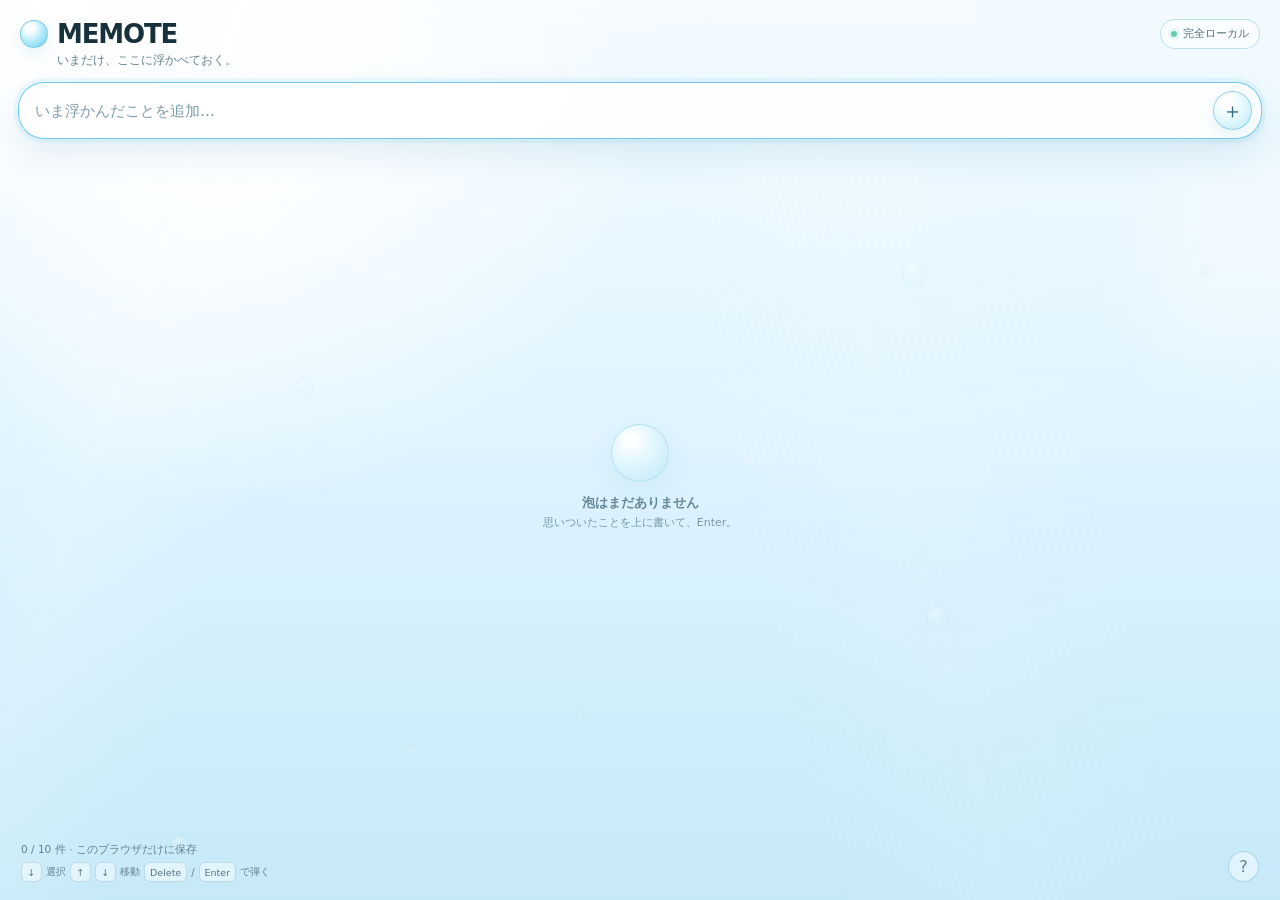
==== MEMOTE.html @ ff557bd7 "Rename app to MEMOTE" ====
<!doctype html>
<html lang="ja">
<head>
<meta charset="utf-8">
<meta name="viewport" content="width=device-width,initial-scale=1">
<meta name="color-scheme" content="light">
<meta name="theme-color" content="#dff5ff">
<meta http-equiv="Content-Security-Policy" content="default-src 'none'; style-src 'unsafe-inline'; script-src 'unsafe-inline'; img-src data:; connect-src 'none'; font-src 'none'; media-src 'none'; object-src 'none'; frame-src 'none'; base-uri 'none'; form-action 'none'">
<title>MEMOTE — いまだけ浮かべるメモ</title>
<style>
:root{font-family:"Segoe UI","Yu Gothic UI",system-ui,sans-serif;color:#17313d;background:#dff5ff;--ink:#17313d;--muted:#64818d}
*{box-sizing:border-box}html,body{width:100%;height:100%;margin:0}body{overflow:hidden}button,input{font:inherit}
.app{position:relative;isolation:isolate;width:100%;height:100%;min-width:320px;display:grid;grid-template-rows:auto auto 1fr auto;padding:18px;background:radial-gradient(circle at 17% 7%,rgba(255,255,255,.84) 0 10%,transparent 33%),linear-gradient(180deg,#f4fbff 0%,#dff4ff 48%,#c6e9f8 100%);overflow:hidden}
.app:before{content:"";position:absolute;inset:0;z-index:-4;pointer-events:none;opacity:.32;background-image:linear-gradient(108deg,transparent 12%,rgba(255,255,255,.55) 19%,transparent 28%),linear-gradient(76deg,transparent 55%,rgba(255,255,255,.3) 65%,transparent 77%);filter:blur(12px);transform:scale(1.12)}
.light{position:absolute;border-radius:50%;pointer-events:none;filter:blur(42px);z-index:-3}.l1{width:260px;height:260px;left:-90px;top:-95px;background:rgba(255,255,255,.53)}.l2{width:210px;height:210px;right:-72px;top:18%;background:rgba(255,255,255,.35)}
.top,.capture,.stage,.foot{position:relative;z-index:2}.top{display:flex;justify-content:space-between;align-items:flex-start;gap:14px;padding:1px 2px 13px}.brandline{display:flex;align-items:center;gap:9px}.brand h1{margin:0;font-size:26px;letter-spacing:-.045em;font-weight:680}.brand p{margin:3px 0 0 37px;color:var(--muted);font-size:12px}.mark{width:28px;height:28px;border-radius:50%;position:relative;background:radial-gradient(circle at 34% 28%,#fff 0 14%,#dff8ff 33%,#9fe6fb 73%,#77cde7 100%);border:1px solid rgba(88,180,216,.58);box-shadow:inset -4px -5px 10px rgba(55,164,205,.12),0 6px 16px rgba(68,160,196,.12)}.mark:after{content:"";position:absolute;width:8px;height:5px;border-radius:50%;left:6px;top:5px;background:rgba(255,255,255,.92);transform:rotate(-26deg)}
.badge{border:1px solid rgba(105,185,215,.43);background:rgba(255,255,255,.5);color:#52717e;border-radius:999px;font-size:10.5px;min-height:30px;display:inline-flex;align-items:center;gap:6px;padding:6px 10px;backdrop-filter:blur(8px)}.dot{width:6px;height:6px;border-radius:50%;background:#62cba8;box-shadow:0 0 0 3px rgba(98,203,168,.13)}
.capture{margin-bottom:12px}.capture form{display:grid;grid-template-columns:1fr auto;align-items:center;gap:8px;padding:8px 9px 8px 16px;border-radius:26px;border:1px solid rgba(112,191,220,.5);background:rgba(255,255,255,.67);box-shadow:0 12px 32px rgba(63,145,179,.12),inset 0 1px 0 rgba(255,255,255,.82);backdrop-filter:blur(12px);transition:.18s}.capture form:focus-within{background:rgba(255,255,255,.84);border-color:rgba(73,190,233,.8);box-shadow:0 0 0 4px rgba(74,191,233,.09),0 14px 34px rgba(63,145,179,.14),inset 0 1px 0 #fff}.capture input{width:100%;min-width:0;border:0;outline:0;background:transparent;color:var(--ink);font-size:15px;padding:6px 0}.capture input::placeholder{color:#7d9ca8}
.add{width:39px;height:39px;border-radius:50%;border:1px solid rgba(87,183,221,.55);color:#356d83;cursor:pointer;background:radial-gradient(circle at 34% 27%,#fff 0 15%,#e8faff 42%,#bfeaf7 100%);box-shadow:0 6px 15px rgba(67,155,189,.13),inset 0 1px 0 rgba(255,255,255,.9);display:grid;place-items:center;font-size:21px;transition:.14s}.add:hover{filter:brightness(1.03);transform:scale(1.04)}.add:active{transform:scale(.94)}
.stage{min-height:0;overflow:auto;scrollbar-width:thin;scrollbar-color:rgba(76,161,196,.28) transparent;padding:4px 4px 18px;mask-image:linear-gradient(to bottom,transparent 0,#000 12px,#000 calc(100% - 18px),transparent 100%)}.list{display:flex;flex-direction:column;gap:11px;padding-top:8px}.slot{width:var(--w,96%);margin-left:var(--ml,1%);animation:drift var(--dur,7s) ease-in-out var(--delay,0s) infinite alternate;transform-origin:center}.card{position:relative;width:100%;min-height:60px;display:grid;grid-template-columns:1fr auto;align-items:center;gap:11px;padding:13px 12px 13px 17px;border:1px solid rgba(107,188,219,.54);border-radius:31px 27px 32px 29px/28px 32px 29px 31px;background:radial-gradient(ellipse at 20% 8%,rgba(255,255,255,.94) 0 8%,rgba(255,255,255,.34) 25%,transparent 45%),linear-gradient(135deg,rgba(255,255,255,.86),rgba(225,246,254,.73));box-shadow:0 12px 28px rgba(54,145,181,.13),inset 0 1px 0 rgba(255,255,255,.9),inset -5px -7px 18px rgba(75,171,207,.05);backdrop-filter:blur(9px);transform-origin:center;overflow:hidden}.card:after{content:"";position:absolute;left:18px;top:8px;width:28%;height:13px;border-radius:999px;background:linear-gradient(180deg,rgba(255,255,255,.8),rgba(255,255,255,0));opacity:.7;pointer-events:none}.text{position:relative;z-index:1;margin:0;min-width:0;color:#203f4b;font-size:14.5px;font-weight:560;line-height:1.45;overflow-wrap:anywhere}.done{position:relative;z-index:2;width:38px;height:38px;border-radius:50%;border:1px solid rgba(89,180,216,.5);cursor:pointer;color:#3f7386;background:radial-gradient(circle at 34% 26%,#fff 0 15%,#eefbff 38%,#cceef8 100%);box-shadow:0 5px 13px rgba(61,150,185,.13),inset 0 1px 0 rgba(255,255,255,.9);display:grid;place-items:center;transition:.14s}.done:hover{transform:scale(1.05);border-color:rgba(55,173,217,.8)}.done:active{transform:scale(.92)}.done:focus-visible{outline:0;box-shadow:0 0 0 4px rgba(70,194,238,.16),0 0 20px rgba(70,194,238,.35)}.slot:focus-within .card{border-color:rgba(60,190,236,.9);box-shadow:0 0 0 3px rgba(73,197,241,.1),0 0 25px rgba(63,184,227,.26),inset 0 1px 0 #fff}.slot.born .card{animation:birth .62s cubic-bezier(.16,.84,.25,1.12) both}.slot.popping{animation-play-state:paused}.slot.popping .card{animation:pop .3s cubic-bezier(.4,0,.2,1) forwards;pointer-events:none}
.empty{min-height:100%;display:flex;flex-direction:column;align-items:center;justify-content:center;color:#7898a4;text-align:center;padding:28px 18px 46px}.empty[hidden]{display:none}.empty p{margin:12px 0 3px;font-size:13px;font-weight:650;color:#668896}.empty span{font-size:11px}.emptybubble{width:58px;height:58px;border-radius:50%;border:1px solid rgba(101,190,221,.35);background:radial-gradient(circle at 34% 28%,rgba(255,255,255,.96) 0 9%,rgba(238,251,255,.72) 31%,rgba(184,233,248,.4) 100%);box-shadow:inset -8px -10px 17px rgba(74,168,205,.06),0 12px 30px rgba(61,154,190,.08);animation:emptyfloat 4.8s ease-in-out infinite alternate}
.foot{display:grid;grid-template-columns:1fr auto;align-items:end;gap:12px;padding:9px 3px 0;color:var(--muted)}.status{margin:0 0 5px;font-size:10.5px}.hint{margin:0;font-size:10px;display:flex;align-items:center;gap:4px;flex-wrap:wrap}kbd{min-width:21px;height:20px;padding:1px 5px;border-radius:6px;border:1px solid rgba(89,155,181,.28);background:rgba(255,255,255,.48);display:inline-grid;place-items:center;font-family:inherit;font-size:9.5px;color:#577582}.help{width:31px;height:31px;border-radius:50%;border:1px solid rgba(96,176,207,.42);background:rgba(255,255,255,.46);color:#5d7f8c;cursor:pointer}.help:hover{background:rgba(255,255,255,.75)}
.ambient,.particles{position:absolute;inset:0;overflow:hidden;pointer-events:none}.ambient{z-index:-1}.particles{z-index:20}.ab,.particle{position:absolute;border-radius:50%;border:1px solid rgba(116,204,235,.38);background:radial-gradient(circle at 34% 27%,rgba(255,255,255,.94) 0 13%,rgba(230,249,255,.63) 35%,rgba(171,226,244,.25) 100%)}.ab{opacity:var(--o,.2);animation:ambient var(--ad,10s) ease-in-out var(--adelay,0s) infinite alternate}.particle{width:var(--s);height:var(--s);left:var(--x);top:var(--y);animation:fly var(--life) cubic-bezier(.12,.75,.25,1) forwards}
.dialog{width:min(430px,calc(100vw - 32px));border:1px solid rgba(99,184,216,.48);border-radius:28px;padding:0;color:var(--ink);background:rgba(245,252,255,.97);box-shadow:0 28px 90px rgba(32,103,131,.24);backdrop-filter:blur(18px)}.dialog::backdrop{background:rgba(42,95,115,.18);backdrop-filter:blur(3px)}.dialog form{position:relative;padding:28px 27px 24px}.dialog h2{margin:5px 0 10px;font-size:19px}.dialog p,.dialog li{color:#587681;font-size:12.5px;line-height:1.65}.dialog ol{margin:14px 0;padding-left:22px}.close{position:absolute;right:13px;top:12px;width:31px;height:31px;border-radius:50%;border:0;background:rgba(203,235,246,.55);color:#52727f;cursor:pointer;font-size:19px}.privacy{padding:10px 12px;border-radius:14px;background:rgba(210,241,249,.46)}code{font-family:Consolas,monospace;font-size:11px;background:rgba(207,238,247,.55);padding:2px 5px;border-radius:6px;overflow-wrap:anywhere}.toast{position:absolute;left:50%;bottom:64px;z-index:30;transform:translate(-50%,12px);opacity:0;pointer-events:none;padding:8px 12px;border-radius:999px;background:rgba(36,75,90,.83);color:#fff;font-size:11px;box-shadow:0 8px 22px rgba(25,75,95,.18);transition:.18s}.toast.show{opacity:1;transform:translate(-50%,0)}
@keyframes drift{from{transform:translate3d(calc(var(--dx,2px)*-1),2px,0) rotate(-.15deg)}to{transform:translate3d(var(--dx,2px),var(--dy,-6px),0) rotate(.15deg)}}@keyframes birth{0%{opacity:0;transform:translate3d(0,74px,0) scale(.36);filter:blur(2px)}58%{opacity:1;transform:translate3d(0,-7px,0) scale(1.055);filter:blur(0)}78%{transform:translate3d(0,2px,0) scale(.99)}100%{opacity:1;transform:none}}@keyframes pop{0%{opacity:1;transform:scale(1)}26%{transform:scale(.93)}55%{opacity:1;transform:scale(1.08)}100%{opacity:0;transform:scale(1.17);filter:blur(1.6px)}}@keyframes ambient{from{transform:translate3d(calc(var(--adrift,8px)*-.3),12px,0)}to{transform:translate3d(var(--adrift,8px),var(--arise,-80px),0)}}@keyframes fly{0%{opacity:.86;transform:translate3d(0,0,0) scale(.7)}60%{opacity:.55}100%{opacity:0;transform:translate3d(var(--pdx),var(--pdy),0) scale(1.08)}}@keyframes emptyfloat{from{transform:translateY(5px) scale(.98)}to{transform:translateY(-7px) scale(1.02)}}
@media(max-width:520px){.app{padding:15px}.brand p{margin-left:0}.badge{display:none}.slot{width:99%!important;margin-left:.5%!important}}@media(prefers-reduced-motion:reduce){*,*:before,*:after{animation-duration:.001ms!important;animation-iteration-count:1!important;transition-duration:.001ms!important}.slot{transform:none!important}}
</style>
</head>
<body>
<main class="app">
<div class="light l1"></div><div class="light l2"></div><div class="ambient" id="ambient"></div><div class="particles" id="particles"></div>
<header class="top"><div class="brand"><div class="brandline"><div class="mark"></div><h1>MEMOTE</h1></div><p>いまだけ、ここに浮かべておく。</p></div><div class="badge"><span class="dot"></span>完全ローカル</div></header>
<section class="capture"><form id="form" autocomplete="off"><input id="input" maxlength="240" placeholder="いま浮かんだことを追加…" spellcheck="false" autofocus><button class="add" aria-label="追加" title="Enterで追加">＋</button></form></section>
<section class="stage"><div class="empty" id="empty"><div class="emptybubble"></div><p>泡はまだありません</p><span>思いついたことを上に書いて、Enter。</span></div><div class="list" id="list" role="list"></div></section>
<footer class="foot"><div><p class="status" id="status"></p><p class="hint"><kbd>↓</kbd> 選択 <kbd>↑</kbd><kbd>↓</kbd> 移動 <kbd>Delete</kbd>/<kbd>Enter</kbd> で弾く</p></div><button class="help" id="help" title="使い方">?</button></footer>
<dialog class="dialog" id="dialog"><form method="dialog"><button class="close" value="close" aria-label="閉じる">×</button><h2>MEMOTEをChromeで使う</h2><p>MEMOTEはサーバー不要・通信なしのローカルHTMLアプリです。Chromeを <code>--app</code> モードでこのファイルに向けると、タブやアドレスバーのない専用ウィンドウになります。</p><ol><li>この <strong>MEMOTE.html</strong> を削除しない固定フォルダに置きます。</li><li>WindowsでChromeへのショートカットを作り、リンク先の末尾に <code>--app="file:///C:/.../MEMOTE.html"</code> を追加します。</li><li>そのショートカットのプロパティで「ショートカット キー」を設定すれば、任意のキーでMEMOTEを起動できます。</li></ol><p class="privacy">メモ内容はこのブラウザのローカルストレージだけに保存します。fetch / WebSocket / 外部API / GitHub通信は実装していません。</p></form></dialog>
<div class="toast" id="toast"></div>
</main>
<script>
(()=>{"use strict";
const MAX=10,KEY="MEMOTE.local.v1",LEGACY_KEY="memoNOW.local.v1";let memos=[],focusIndex=-1,toastTimer=0;
const q=s=>document.querySelector(s),form=q("#form"),input=q("#input"),list=q("#list"),empty=q("#empty"),status=q("#status"),particles=q("#particles"),toast=q("#toast"),dialog=q("#dialog");
function id(){return crypto&&crypto.randomUUID?crypto.randomUUID():Date.now().toString(36)+Math.random().toString(36).slice(2)}
function load(){try{const current=localStorage.getItem(KEY),legacy=current===null?localStorage.getItem(LEGACY_KEY):null,raw=current??legacy;const v=raw?JSON.parse(raw):[];memos=Array.isArray(v)?v.filter(x=>x&&typeof x.text==="string"&&x.text.trim()).slice(0,MAX):[];if(current===null&&legacy!==null)localStorage.setItem(KEY,JSON.stringify(memos))}catch{memos=[]}}
function save(){try{localStorage.setItem(KEY,JSON.stringify(memos))}catch{showToast("保存できませんでした")}}
function showToast(t){toast.textContent=t;toast.classList.add("show");clearTimeout(toastTimer);toastTimer=setTimeout(()=>toast.classList.remove("show"),1800)}
function styleFor(m,i){let h=0;for(const c of m.id)h=(h*31+c.charCodeAt(0))|0;h=Math.abs(h);return `--w:${94+(h%6)}%;--ml:${h%4}%;--dur:${5.8+(h%31)/10}s;--delay:-${(h%800)/1000}s;--dx:${1+(h%17)/10}px;--dy:-${4+(h%28)/10}px`}
function makeCard(m,i,born=false){const slot=document.createElement("div");slot.className="slot"+(born?" born":"");slot.dataset.id=m.id;slot.style.cssText=styleFor(m,i);slot.setAttribute("role","listitem");const card=document.createElement("div");card.className="card";const p=document.createElement("p");p.className="text";p.textContent=m.text;const b=document.createElement("button");b.className="done";b.type="button";b.textContent="✓";b.title="完了（Delete / Enter）";b.dataset.id=m.id;b.addEventListener("click",()=>removeMemo(m.id,false));card.append(p,b);slot.append(card);return slot}
function render(bornId=null){list.textContent="";memos.forEach((m,i)=>list.append(makeCard(m,i,m.id===bornId)));empty.hidden=memos.length>0;status.textContent=`${memos.length} / ${MAX} 件 · このブラウザだけに保存`;focusIndex=-1}
function addMemo(){const text=input.value.trim();if(!text)return;if(memos.length>=MAX){showToast("10件いっぱいです。どれかの泡を弾いてください");return}const m={id:id(),text,createdAt:Date.now()};memos.unshift(m);save();input.value="";render(m.id);requestAnimationFrame(()=>spawnBirth(m.id));input.focus()}
function centerOf(el){const r=el.getBoundingClientRect(),pr=particles.getBoundingClientRect();return{x:r.left+r.width/2-pr.left,y:r.top+r.height/2-pr.top}}
function particle(x,y,dx,dy,size,life){const p=document.createElement("i");p.className="particle";p.style.cssText=`--x:${x-size/2}px;--y:${y-size/2}px;--pdx:${dx}px;--pdy:${dy}px;--s:${size}px;--life:${life}ms`;particles.append(p);setTimeout(()=>p.remove(),life+60)}
function burst(el,n=6){const c=centerOf(el);for(let i=0;i<n;i++){const a=(Math.PI*2*i/n)+Math.random()*.55,d=15+Math.random()*27;particle(c.x,c.y,Math.cos(a)*d,-Math.abs(Math.sin(a)*d)-8-Math.random()*10,4+Math.random()*7,210+Math.random()*120)}}
function spawnBirth(mid){const el=list.querySelector(`[data-id="${CSS.escape(mid)}"]`);if(!el)return;const c=centerOf(el);for(let i=0;i<3;i++)particle(c.x+(Math.random()-.5)*12,c.y+22,(Math.random()-.5)*20,-25-Math.random()*25,4+Math.random()*4,400+Math.random()*150)}
function removeMemo(mid,keepKeyboard){const idx=memos.findIndex(m=>m.id===mid);if(idx<0)return;const slot=[...list.querySelectorAll(".slot")].find(e=>e.dataset.id===mid);if(!slot){memos.splice(idx,1);save();render();return}slot.classList.add("popping");burst(slot);setTimeout(()=>{memos.splice(idx,1);save();render();if(keepKeyboard&&memos.length)focusDone(Math.min(idx,memos.length-1));else input.focus()},295)}
function doneButtons(){return [...list.querySelectorAll(".done")]}
function focusDone(i){const bs=doneButtons();if(!bs.length){input.focus();focusIndex=-1;return}i=Math.max(0,Math.min(i,bs.length-1));focusIndex=i;bs[i].focus({preventScroll:false})}
form.addEventListener("submit",e=>{e.preventDefault();addMemo()});
input.addEventListener("keydown",e=>{if(e.key==="ArrowDown"&&!e.ctrlKey&&!e.altKey&&!e.shiftKey&&!e.metaKey&&memos.length){e.preventDefault();focusDone(0)}});
document.addEventListener("keydown",e=>{if(e.target===input)return;const bs=doneButtons(),active=document.activeElement,i=bs.indexOf(active);if(i<0)return;if(e.key==="Delete"||e.key==="Enter"){e.preventDefault();removeMemo(active.dataset.id,true)}else if(e.key==="ArrowUp"){e.preventDefault();if(i===0){focusIndex=-1;input.focus()}else focusDone(i-1)}else if(e.key==="ArrowDown"&&i<bs.length-1){e.preventDefault();focusDone(i+1)}});
q("#help").addEventListener("click",()=>dialog.showModal());
function ambient(){const layer=q("#ambient");for(let i=0;i<8;i++){const b=document.createElement("i");b.className="ab";const s=6+Math.random()*19;b.style.cssText=`width:${s}px;height:${s}px;left:${3+Math.random()*92}%;top:${25+Math.random()*70}%;--o:${.12+Math.random()*.15};--ad:${7+Math.random()*6}s;--adelay:-${Math.random()*6}s;--adrift:${-10+Math.random()*20}px;--arise:-${35+Math.random()*70}px`;layer.append(b)}}
window.addEventListener("storage",e=>{if(e.key===KEY||e.key===LEGACY_KEY){load();render()}});load();render();ambient();setTimeout(()=>input.focus(),50);
})();
</script>
</body>
</html>
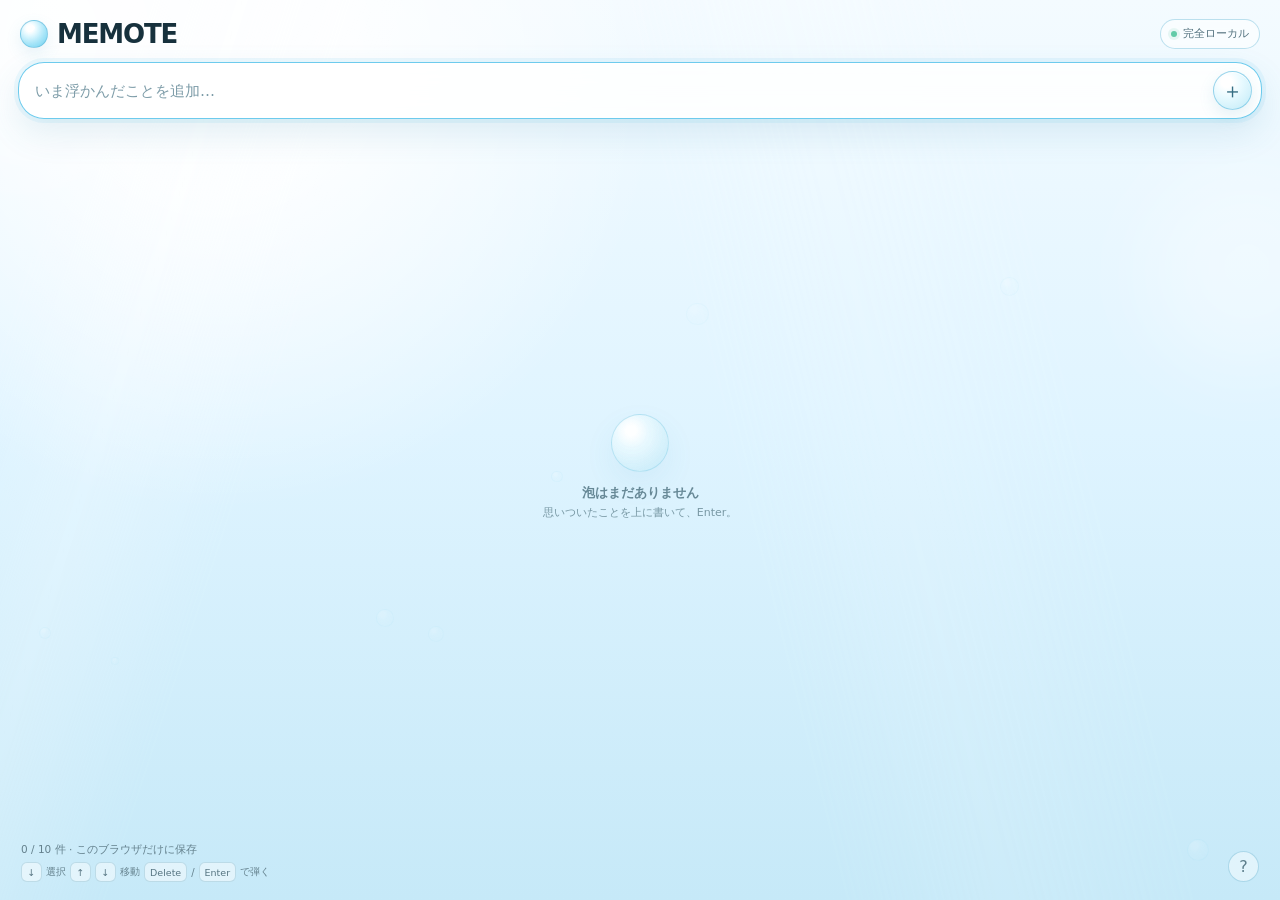
==== commit e4a54a8e: "Remove MEMOTE tagline" ====
--- a/MEMOTE.html
+++ b/MEMOTE.html
@@ -13,7 +13,7 @@
 .app{position:relative;isolation:isolate;width:100%;height:100%;min-width:320px;display:grid;grid-template-rows:auto auto 1fr auto;padding:18px;background:radial-gradient(circle at 17% 7%,rgba(255,255,255,.84) 0 10%,transparent 33%),linear-gradient(180deg,#f4fbff 0%,#dff4ff 48%,#c6e9f8 100%);overflow:hidden}
 .app:before{content:"";position:absolute;inset:0;z-index:-4;pointer-events:none;opacity:.32;background-image:linear-gradient(108deg,transparent 12%,rgba(255,255,255,.55) 19%,transparent 28%),linear-gradient(76deg,transparent 55%,rgba(255,255,255,.3) 65%,transparent 77%);filter:blur(12px);transform:scale(1.12)}
 .light{position:absolute;border-radius:50%;pointer-events:none;filter:blur(42px);z-index:-3}.l1{width:260px;height:260px;left:-90px;top:-95px;background:rgba(255,255,255,.53)}.l2{width:210px;height:210px;right:-72px;top:18%;background:rgba(255,255,255,.35)}
-.top,.capture,.stage,.foot{position:relative;z-index:2}.top{display:flex;justify-content:space-between;align-items:flex-start;gap:14px;padding:1px 2px 13px}.brandline{display:flex;align-items:center;gap:9px}.brand h1{margin:0;font-size:26px;letter-spacing:-.045em;font-weight:680}.brand p{margin:3px 0 0 37px;color:var(--muted);font-size:12px}.mark{width:28px;height:28px;border-radius:50%;position:relative;background:radial-gradient(circle at 34% 28%,#fff 0 14%,#dff8ff 33%,#9fe6fb 73%,#77cde7 100%);border:1px solid rgba(88,180,216,.58);box-shadow:inset -4px -5px 10px rgba(55,164,205,.12),0 6px 16px rgba(68,160,196,.12)}.mark:after{content:"";position:absolute;width:8px;height:5px;border-radius:50%;left:6px;top:5px;background:rgba(255,255,255,.92);transform:rotate(-26deg)}
+.top,.capture,.stage,.foot{position:relative;z-index:2}.top{display:flex;justify-content:space-between;align-items:flex-start;gap:14px;padding:1px 2px 13px}.brandline{display:flex;align-items:center;gap:9px}.brand h1{margin:0;font-size:26px;letter-spacing:-.045em;font-weight:680}.mark{width:28px;height:28px;border-radius:50%;position:relative;background:radial-gradient(circle at 34% 28%,#fff 0 14%,#dff8ff 33%,#9fe6fb 73%,#77cde7 100%);border:1px solid rgba(88,180,216,.58);box-shadow:inset -4px -5px 10px rgba(55,164,205,.12),0 6px 16px rgba(68,160,196,.12)}.mark:after{content:"";position:absolute;width:8px;height:5px;border-radius:50%;left:6px;top:5px;background:rgba(255,255,255,.92);transform:rotate(-26deg)}
 .badge{border:1px solid rgba(105,185,215,.43);background:rgba(255,255,255,.5);color:#52717e;border-radius:999px;font-size:10.5px;min-height:30px;display:inline-flex;align-items:center;gap:6px;padding:6px 10px;backdrop-filter:blur(8px)}.dot{width:6px;height:6px;border-radius:50%;background:#62cba8;box-shadow:0 0 0 3px rgba(98,203,168,.13)}
 .capture{margin-bottom:12px}.capture form{display:grid;grid-template-columns:1fr auto;align-items:center;gap:8px;padding:8px 9px 8px 16px;border-radius:26px;border:1px solid rgba(112,191,220,.5);background:rgba(255,255,255,.67);box-shadow:0 12px 32px rgba(63,145,179,.12),inset 0 1px 0 rgba(255,255,255,.82);backdrop-filter:blur(12px);transition:.18s}.capture form:focus-within{background:rgba(255,255,255,.84);border-color:rgba(73,190,233,.8);box-shadow:0 0 0 4px rgba(74,191,233,.09),0 14px 34px rgba(63,145,179,.14),inset 0 1px 0 #fff}.capture input{width:100%;min-width:0;border:0;outline:0;background:transparent;color:var(--ink);font-size:15px;padding:6px 0}.capture input::placeholder{color:#7d9ca8}
 .add{width:39px;height:39px;border-radius:50%;border:1px solid rgba(87,183,221,.55);color:#356d83;cursor:pointer;background:radial-gradient(circle at 34% 27%,#fff 0 15%,#e8faff 42%,#bfeaf7 100%);box-shadow:0 6px 15px rgba(67,155,189,.13),inset 0 1px 0 rgba(255,255,255,.9);display:grid;place-items:center;font-size:21px;transition:.14s}.add:hover{filter:brightness(1.03);transform:scale(1.04)}.add:active{transform:scale(.94)}
@@ -23,13 +23,13 @@
 .ambient,.particles{position:absolute;inset:0;overflow:hidden;pointer-events:none}.ambient{z-index:-1}.particles{z-index:20}.ab,.particle{position:absolute;border-radius:50%;border:1px solid rgba(116,204,235,.38);background:radial-gradient(circle at 34% 27%,rgba(255,255,255,.94) 0 13%,rgba(230,249,255,.63) 35%,rgba(171,226,244,.25) 100%)}.ab{opacity:var(--o,.2);animation:ambient var(--ad,10s) ease-in-out var(--adelay,0s) infinite alternate}.particle{width:var(--s);height:var(--s);left:var(--x);top:var(--y);animation:fly var(--life) cubic-bezier(.12,.75,.25,1) forwards}
 .dialog{width:min(430px,calc(100vw - 32px));border:1px solid rgba(99,184,216,.48);border-radius:28px;padding:0;color:var(--ink);background:rgba(245,252,255,.97);box-shadow:0 28px 90px rgba(32,103,131,.24);backdrop-filter:blur(18px)}.dialog::backdrop{background:rgba(42,95,115,.18);backdrop-filter:blur(3px)}.dialog form{position:relative;padding:28px 27px 24px}.dialog h2{margin:5px 0 10px;font-size:19px}.dialog p,.dialog li{color:#587681;font-size:12.5px;line-height:1.65}.dialog ol{margin:14px 0;padding-left:22px}.close{position:absolute;right:13px;top:12px;width:31px;height:31px;border-radius:50%;border:0;background:rgba(203,235,246,.55);color:#52727f;cursor:pointer;font-size:19px}.privacy{padding:10px 12px;border-radius:14px;background:rgba(210,241,249,.46)}code{font-family:Consolas,monospace;font-size:11px;background:rgba(207,238,247,.55);padding:2px 5px;border-radius:6px;overflow-wrap:anywhere}.toast{position:absolute;left:50%;bottom:64px;z-index:30;transform:translate(-50%,12px);opacity:0;pointer-events:none;padding:8px 12px;border-radius:999px;background:rgba(36,75,90,.83);color:#fff;font-size:11px;box-shadow:0 8px 22px rgba(25,75,95,.18);transition:.18s}.toast.show{opacity:1;transform:translate(-50%,0)}
 @keyframes drift{from{transform:translate3d(calc(var(--dx,2px)*-1),2px,0) rotate(-.15deg)}to{transform:translate3d(var(--dx,2px),var(--dy,-6px),0) rotate(.15deg)}}@keyframes birth{0%{opacity:0;transform:translate3d(0,74px,0) scale(.36);filter:blur(2px)}58%{opacity:1;transform:translate3d(0,-7px,0) scale(1.055);filter:blur(0)}78%{transform:translate3d(0,2px,0) scale(.99)}100%{opacity:1;transform:none}}@keyframes pop{0%{opacity:1;transform:scale(1)}26%{transform:scale(.93)}55%{opacity:1;transform:scale(1.08)}100%{opacity:0;transform:scale(1.17);filter:blur(1.6px)}}@keyframes ambient{from{transform:translate3d(calc(var(--adrift,8px)*-.3),12px,0)}to{transform:translate3d(var(--adrift,8px),var(--arise,-80px),0)}}@keyframes fly{0%{opacity:.86;transform:translate3d(0,0,0) scale(.7)}60%{opacity:.55}100%{opacity:0;transform:translate3d(var(--pdx),var(--pdy),0) scale(1.08)}}@keyframes emptyfloat{from{transform:translateY(5px) scale(.98)}to{transform:translateY(-7px) scale(1.02)}}
-@media(max-width:520px){.app{padding:15px}.brand p{margin-left:0}.badge{display:none}.slot{width:99%!important;margin-left:.5%!important}}@media(prefers-reduced-motion:reduce){*,*:before,*:after{animation-duration:.001ms!important;animation-iteration-count:1!important;transition-duration:.001ms!important}.slot{transform:none!important}}
+@media(max-width:520px){.app{padding:15px}.badge{display:none}.slot{width:99%!important;margin-left:.5%!important}}@media(prefers-reduced-motion:reduce){*,*:before,*:after{animation-duration:.001ms!important;animation-iteration-count:1!important;transition-duration:.001ms!important}.slot{transform:none!important}}
 </style>
 </head>
 <body>
 <main class="app">
 <div class="light l1"></div><div class="light l2"></div><div class="ambient" id="ambient"></div><div class="particles" id="particles"></div>
-<header class="top"><div class="brand"><div class="brandline"><div class="mark"></div><h1>MEMOTE</h1></div><p>いまだけ、ここに浮かべておく。</p></div><div class="badge"><span class="dot"></span>完全ローカル</div></header>
+<header class="top"><div class="brand"><div class="brandline"><div class="mark"></div><h1>MEMOTE</h1></div></div><div class="badge"><span class="dot"></span>完全ローカル</div></header>
 <section class="capture"><form id="form" autocomplete="off"><input id="input" maxlength="240" placeholder="いま浮かんだことを追加…" spellcheck="false" autofocus><button class="add" aria-label="追加" title="Enterで追加">＋</button></form></section>
 <section class="stage"><div class="empty" id="empty"><div class="emptybubble"></div><p>泡はまだありません</p><span>思いついたことを上に書いて、Enter。</span></div><div class="list" id="list" role="list"></div></section>
 <footer class="foot"><div><p class="status" id="status"></p><p class="hint"><kbd>↓</kbd> 選択 <kbd>↑</kbd><kbd>↓</kbd> 移動 <kbd>Delete</kbd>/<kbd>Enter</kbd> で弾く</p></div><button class="help" id="help" title="使い方">?</button></footer>
